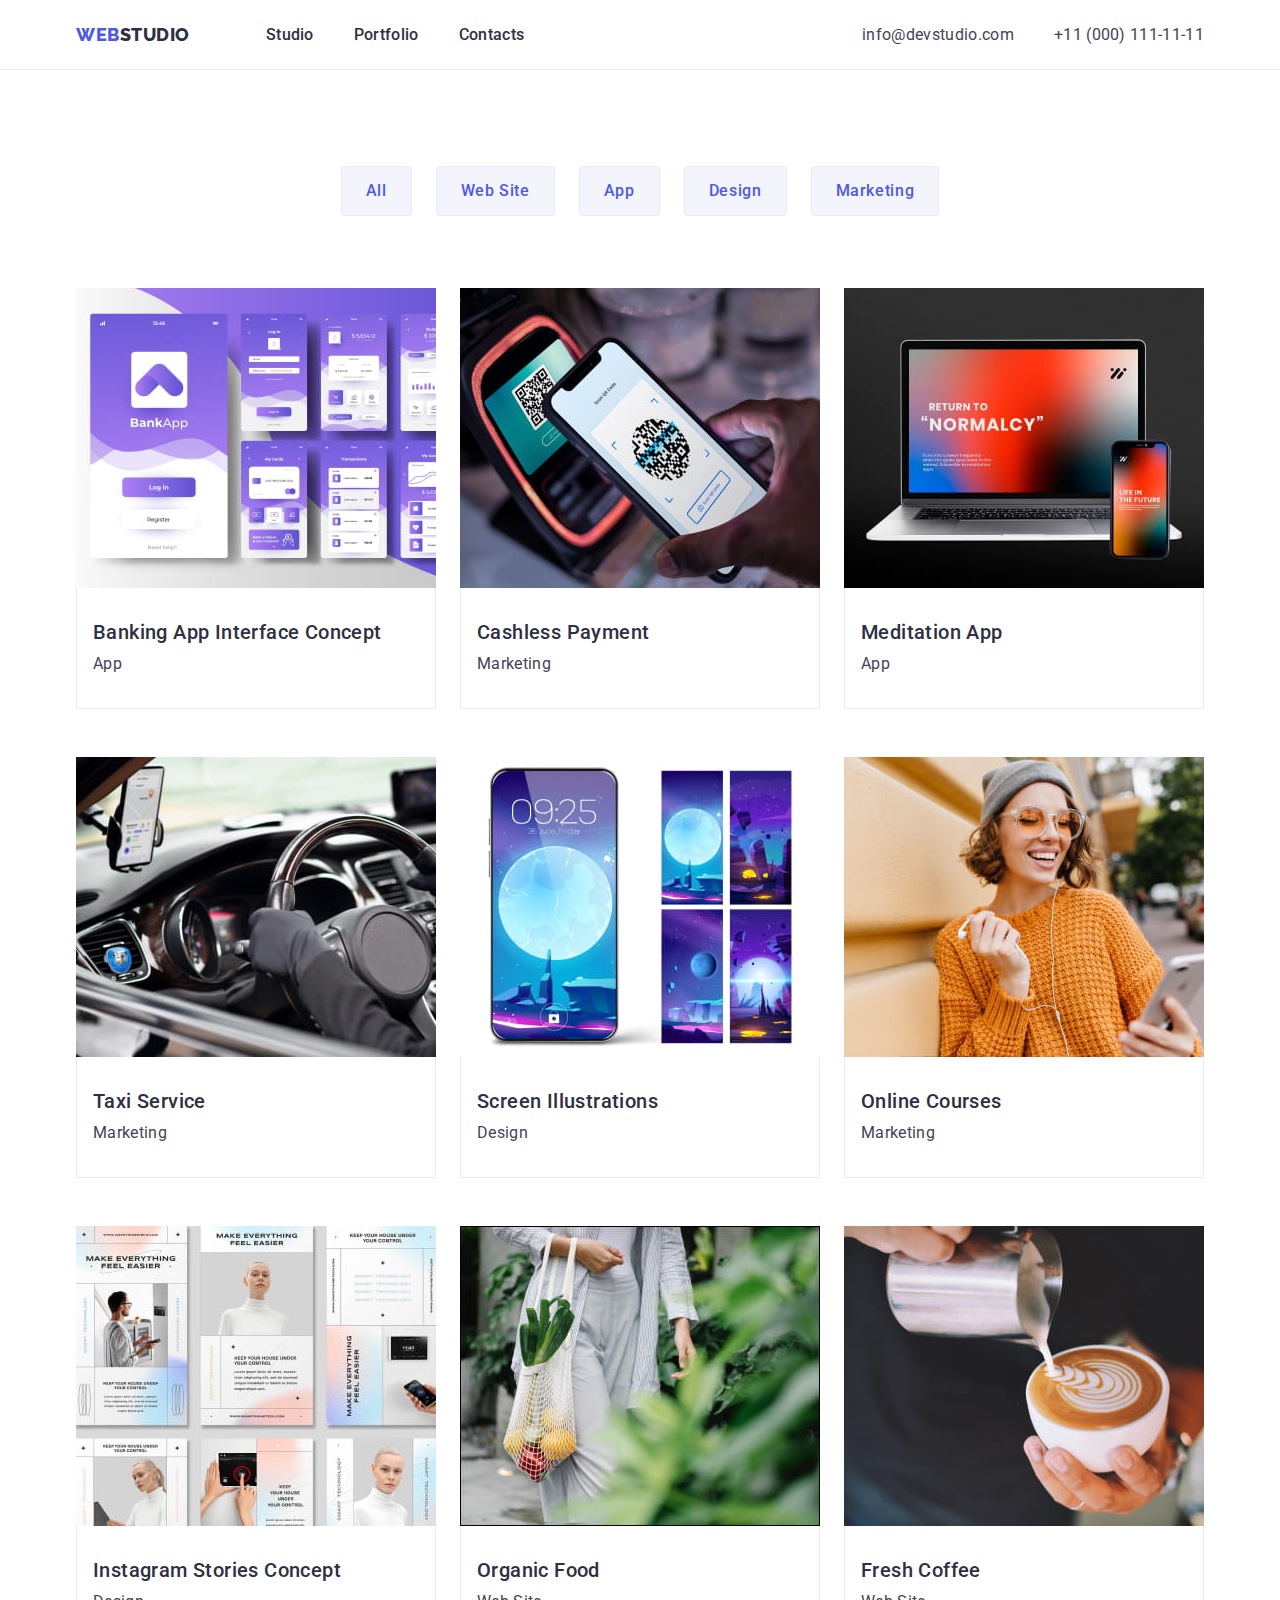
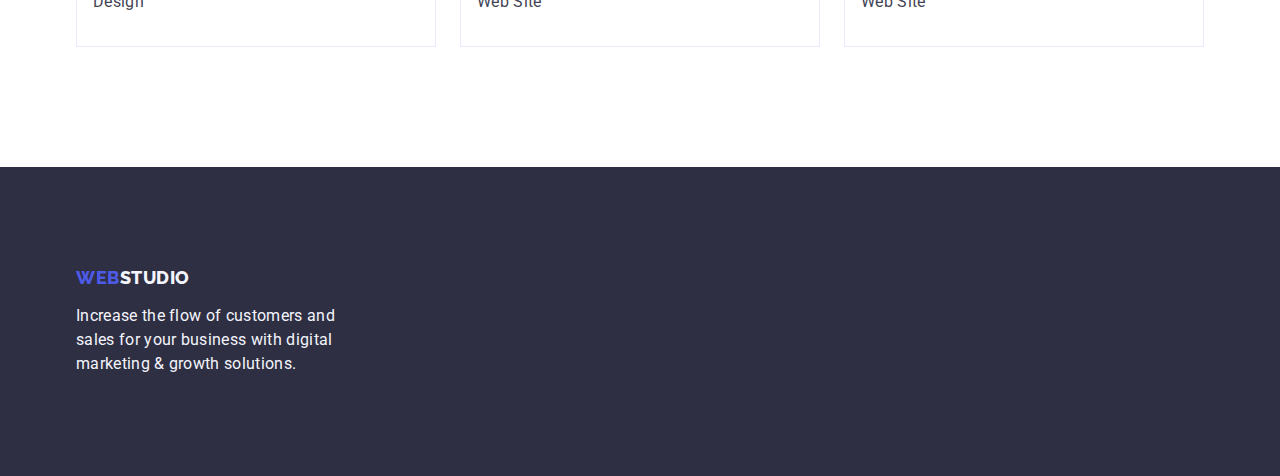
==== portfolio.html @ cb5197ba "hw4(1)" ====
<!DOCTYPE html>
<html lang="en">

<head>
    <meta charset="UTF-8">
    <meta http-equiv="X-UA-Compatible" content="IE=edge">
    <meta name="viewport" content="width=device-width, initial-scale=1.0">
    <meta name="description" content="Effective Solutions for Your Business">
    <title>Web Studio</title>
    <link rel="shortcut icon" href="./images/hw1/Logo.svg" type="image/svg">
    <!-- Fonts -->
    <link rel="preconnect" href="https://fonts.googleapis.com">
    <link rel="preconnect" href="https://fonts.gstatic.com" crossorigin>
    <link
        href="https://fonts.googleapis.com/css2?family=Montserrat:wght@400;700&family=Raleway:wght@800&family=Roboto:wght@400;500;700&display=swap"
        rel="stylesheet">
    <link rel="stylesheet" href="https://cdn.jsdelivr.net/npm/modern-normalize@2.0.0/modern-normalize.min.css">
    <!-- Custom styles -->
    <link rel="stylesheet" href="./css/styles.css">
</head>

<body>
    
    <!-- header content -->
    <div class="page-container">
        <header class="header">
            <div class="header-container container">
                <nav class="header-nav">
                    <a class="link-logo link" href="./index.html">Web<span class="accent-header">Studio</span></a>
                    <ul class="header-list list">
                        <li class="header-item">
                            <a class="header-link link" href="./index.html">Studio</a>
                        </li>
                        <li class="header-item">
                            <a class="header-link link" href="./portfolio.html">Portfolio</a>
                        </li>
                        <li class="header-item">
                            <a class="header-link link" href="">Contacts</a>
                        </li>
                    </ul>
                </nav>
                <address class="header-address">
                    <ul class="header-address-list list">
                        <li class="header-address-item">
                            <a class="header-address-link link" href="mailto:info@devstudio.com">info@devstudio.com</a>
                        </li>
                        <li class="header-address-item">
                            <a class="header-address-link link" href="tel:+110001111111">+11 (000) 111-11-11</a>
                        </li>
                    </ul>
                </address>
            </div>
        </header>



        <!-- main block -->
    <main class="main">
        

    <!-- button section -->
    
    <section class="section navigation">
        <div class="container">
            <h1 class="visually-hidden">Portfolio</h1>
                <ul class="navigation-list list">
            <li class="navigation-item">
                <button class="navigation-button" type="button">All</button>
            </li>
            <li class="navigation-item">
                <button class="navigation-button" type="button">Web Site</button>
            </li>
            <li class="navigation-item">
                <button class="navigation-button" type="button">App</button>
            </li>
            <li class="navigation-item">
                <button class="navigation-button" type="button">Design</button>
            </li>
            <li class="navigation-item">
                <button class="navigation-button" type="button">Marketing</button>
            </li>
                </ul>
                
        
    
    <!-- img section -->
    <ul class="img-list list">
        <li class="img-item">
            <a class="link" href="">
                <img class="img-navigation img" src="./images/hw2/img-1.jpg" alt="banking application" width="360" height="300" />
                <div class="img-text">
                <h2 class="img-title">Banking App Interface Concept</h2>
                <p class="img-description">App</p>
                </div>
            </a>
                
            
        </li>
        <li class="img-item">
            <a class="link" href="">
                <img class="img-navigation img" src="./images/hw2/img-2.jpg" alt="contactless payment by phone" width="360" height="300" />
                <div class="img-text">
                <h2 class="img-title">Cashless Payment</h2>
                <p class="img-description">Marketing</p>
                </div>
            </a>
            
        </li>
        <li class="img-item">
            <a class="link" href="">
                <img class="img-navigation img" src="./images/hw2/img-3.jpg" alt="photo of laptop and smartphone" width="360" height="300" />
                <div class="img-text">
                <h2 class="img-title">Meditation App</h2>
                <p class="img-description">App</p>
                </div>
            </a>
            
        </li>
        <li class="img-item">
            <a class="link" href="">
                <img class="img-navigation img" src="./images/hw2/img-4.jpg" alt="taxi driver in the car" width="360" height="300" />
                <div class="img-text">
                <h2 class="img-title">Taxi Service</h2>
                <p class="img-description">Marketing</p>
                </div>
            </a>
            
        </li>
        <li class="img-item">
            <a class="link" href="">
                <img class="img-navigation img" src="./images/hw2/img-5.jpg" alt="designed smartphone display" width="360" height="300" />
                <div class="img-text">
                <h2 class="img-title">Screen Illustrations</h2>
                <p class="img-description">Design</p>
                </div>
            </a>
            
        </li>
        <li class="img-item">
            <a class="link" href="">
                <img class="img-navigation img" src="./images/hw2/img-6.jpg" alt="the girl uses headphones" width="360" height="300" />
                <div class="img-text">
                <h2 class="img-title">Online Courses</h2>
                <p class="img-description">Marketing</p>
                </div>
            </a>
            
        </li>
        <li class="img-item">
            <a class="link" href="">
                <img class="img-navigation img" src="./images/hw2/img-7.jpg" alt="presentation" width="360" height="300" />
                <div class="img-text">
                <h2 class="img-title">Instagram Stories Concept</h2>
                <p class="img-description">Design</p>
                </div>
            </a>
            
        </li>
        <li class="img-item">
            <a class="link" href="">
                <img class="img-navigation img" src="./images/hw2/img-8.jpg" alt="a woman carries vegetables in a bag" width="360" height="300" />
                <div class="img-text">
                <h2 class="img-title">Organic Food</h2>
                <p class="img-description">Web Site</p>
                </div>
            </a>
            
        </li>
        <li class="img-item">
            <a class="link" href="">
                <img class="img-navigation img" src="./images/hw2/img-9.jpg" alt="barista pours milk into a cup of coffee" width="360" height="300" />
                <div class="img-text">
                <h2 class="img-title">Fresh Coffee</h2>
                <p class="img-description">Web Site</p>
                </div>
            </a>
            
        </li>
    </ul>
        </div>
        </section>
    </main>



    
    
    <!-- footer content -->
    <footer class="footer">
        <div class="container">
            <a class="footer-link link" href="./index.html">Web<span class="accent">Studio</span></a>
            <p class="footer-description">Increase the flow of customers and sales for your business with digital marketing
                & growth solutions.</p>
        </div>
    </footer>
    </div>
</body>
---- css/styles.css ----
:root {
   --main-dark-cl: #2E2F42;
   --main-text-cl: #434455;
   --main-white-cl: #FFFFFF;
   --main-brand-cl: #4D5AE5;
   --main-interaction-cl: #404BBF;
   --main-light-cl: #F4F4FD;
   --main-cornflower: #E7E9FC
}





/**
  |============================
  | Common styles
  |============================
*/




body {
    font-family: "Roboto", sans-serif;
    color: var(--main-text-cl);
    background-color: var(--main-white-cl);
}


/* Reset */
h1,h2,h3,h4,h5,h6,p {
    margin: 0;
}
ul,
ol {
    list-style: none;
    margin: 0;
    padding: 0;
}


.accent {
    color: #f4f4fd;
}

.accent-header {
    color: #2e2f42;
}


/* Base styles */
.section {

}

.container {
    max-width: 1158px;
    margin: 0 auto;
    padding: 0 15px;
}

.page-container {
    min-height: 100vh;
    display: flex;
    flex-direction: column;
}




/**
  |============================
  | header styles
  |============================
*/

.header {
    
    border-bottom: 1px solid var(--cornflower, #E7E9FC);
}

.header-container {
    display: flex;
    align-items: center;
    justify-content: space-between;
}


.header-nav {
    display: flex;
    align-items: center;
}

.link {
text-decoration: none;
}


.link-logo {
    font-family: 'Raleway', sans-serif;
    font-weight: 800;
    font-size: 18px;
    line-height: 1.17;
    letter-spacing: 0.03em;
    text-transform: uppercase;
    color: var(--main-brand-cl);
    margin-right: 76px;
    padding: 24px 0;
    
}


.list {
list-style: none;
}


.header-list {
    list-style-type: none;
    display: flex;
    align-items: center;
    gap: 40px;
}

.header-item {
    
}


.link {
text-decoration: none;
}


.header-link {
    font-weight: 500;
    font-size: 16px;
    line-height: 1.5;
    letter-spacing: 0.02em;
    color: var(--main-dark-cl);
    padding: 24px 0;
}

.header-link:hover,
.header-link:focus {
    color: var(--main-interaction-cl);
}

.header-address {
    font-style: normal;
    
}

.header-address-list {
    list-style-type: none;
    display: flex;
    align-items: center;
    gap: 40px;
}

.header-address-item {}

.header-address-link {
    font-weight: 400;
    font-size: 16px;
    line-height: 1.5;
    letter-spacing: 0.02em;
    text-decoration: none;
    color: var(--main-text-cl);
}

.header-address-link:hover,
.header-address-link:focus {
    color: var(--main-interaction-cl);
}





/**
  |============================
  | main styles
  |============================
*/

.main {
    flex-grow: 1;
}





/**
  |============================
  | hero styles
  |============================
*/

.hero {
    background: var(--main-dark-cl);
    padding-top: 188px;
    padding-bottom: 188px;
}

.hero-title {
    font-weight: 700;
    font-size: 56px;
    line-height: 1.07;
    text-align: center;
    letter-spacing: 0.02em;
    color: var(--main-white-cl);
    max-width: 496px;
    height: 120px;
    margin: 0 auto;
    margin-bottom: 48px;
    }

.herro-button {
    background-color: var(--main-brand-cl); 
    color: var(--main-white-cl);
    font-family: "Roboto", sans-serif;
    font-weight: 500;
    line-height: 1.5;
    letter-spacing: 0.04em;
    cursor: pointer;
    display: block;
    margin: 0 auto;
    padding: 16px 32px;
    border: none;
    border-radius: 4px;
    min-width: 169px;
}

.herro-button:hover,
.herro-button:focus {
    background: var(--main-interaction-cl);
}






/**
  |============================
  | benefits styles
  |============================
*/

.benefits {
    padding: 120px 0;

}

.benefits-title {
    
}

.visually-hidden {
    position: absolute;
    width: 1px;
    height: 1px;        
    margin: -1px;
    border: 0;
    padding: 0;
    white-space: nowrap;
    clip-path: inset(100%);
    clip: rect(0 0 0 0);
    overflow: hidden;
}

.benefits-list {
list-style-type: none;
display: flex;
justify-content: space-between;
margin: 0 auto;
gap: 24px;
}

.benefits-item {
    width: 264px;
}


.benefits-subtitle {
    font-weight: 500;
    font-size: 20px;
    line-height: 1.2;
    letter-spacing: 0.02em;
    color: var(--main-dark-cl);
    margin-bottom: 8px;
}

.benefits-description {
    font-size: 16px;
    line-height: 1.5;
    letter-spacing: 0.02em;
    color: var(--main-text-cl);
    padding-top: 8px;
}






/**
  |============================
  | work styles
  |============================
*/

.work {
    padding-bottom: 120px;
}

.work-title {
    font-weight: 700;
    font-size: 36px;
    line-height: 1.11;
    text-align: center;
    letter-spacing: 0.02em;
    text-transform: capitalize;
    color: var(--main-dark-cl);
    margin-bottom: 72px;
}

.work-list {
    list-style-type: none;
    display: flex;
    gap: 24px;
    
}

.work-item {}

.work-img {}







/**
  |============================
  | team styles
  |============================
*/

.team {
    background: var(--main-light-cl);
    padding-top: 120px;
    padding-bottom: 120px;
}

.team-title {
    font-weight: 700;
    font-size: 36px;
    line-height: 1.11;
    text-align: center;
    letter-spacing: 0.02em;
    text-transform: capitalize;
    color: var(--main-dark-cl);
    margin-bottom: 72px;
}

.list {
    list-style-type: none;
}
.team-list {
    list-style-type: none; 
    display: flex;
    gap: 24px;
    
}

.team-item {
    background-color: #FFFFFF;
    border-radius: 0px 0px 4px 4px;
}

.team-img {}

.team-text {
    padding: 32px 16px;
    text-align: center;
}


.team-subtitle {
    font-weight: 500;
    font-size: 20px;
    line-height: 1.2;
    letter-spacing: 0.02em;
    color: var(--main-dark-cl);
    text-align: center;
    margin-bottom: 8px;
}

.team-description {
    font-weight: 400;
    font-size: 16px;
    line-height: 1.5;
    letter-spacing: 0.02em;
    color: var(--main-text-cl);
}






/**
  |============================
  | footer styles
  |============================
*/

.footer {
    background: var(--main-dark-cl);
    padding: 100px 0;
}

.footer-link {
    font-family: "Raleway", sans-serif;
    font-weight: 800;
    font-size: 18px;
    line-height: 1.17;
    letter-spacing: 0.03em;
    text-transform: uppercase;
    text-decoration: none;
    color: var(--main-brand-cl);
    display: inline-block;
    margin-bottom: 16px;
}



.footer-description {
    font-weight: 400;
    font-size: 16px;
    line-height: 1.5;
    letter-spacing: 0.02em;
    color: var(--main-light-cl);
    width: 264px;
    height: 72px;
    
}




/**
  |============================
  | Portfolio page
  |============================
*/


.navigation {
    padding-top: 96px;
    padding-bottom: 120px;
}




/**
  |============================
  | block of buttons
  |============================
*/



.navigation-list {
    display: flex;
    gap: 24px;
    align-items: flex-start;
    margin-bottom: 72px;
    justify-content: center;
    
    
}

.navigation-button:hover,
.navigation-button:focus {
    background-color: var(--main-interaction-cl);
    color: var(--main-white-cl);
    cursor: pointer;
    border: 1px solid transparent
}


.navigation-item {

}



.navigation-button {
    font-family: "Roboto", sans-serif;
    background-color: var(--main-light-cl);
    font-weight: 500;
    font-size: 16px;
    line-height: 1.5;
    text-align: center;
    letter-spacing: 0.04em;
    color: var(--main-brand-cl);
    border-radius: 4px;
    border: none;
    padding: 12px 24px;
    border: 1px solid var(--main-cornflower)

}




/**
  |============================
  | block of pictures
  |============================
*/
.img-list {
    list-style-type: none;
    cursor: pointer;
    display: flex;
    gap: 24px;
    align-items: flex-start;
    flex-wrap: wrap;
    row-gap: 48px;
}

.img-item {   
   
}

.img-text {
    padding: 32px 16px;
    border: 1px solid var(--main-cornflower);
    border-top: none;
}


.img {
    display: block;
}


.img-navigation {
    
}

.img-title {
    font-weight: 500;
    font-size: 20px;
    line-height: 1.2;
    letter-spacing: 0.02em;
    color: var(--main-dark-cl);
    margin-bottom: 8px;
}

.img-description {
    font-size: 16px;
    line-height: 1.5;
    letter-spacing: 0.02em;
    color: var(--main-text-cl);
}
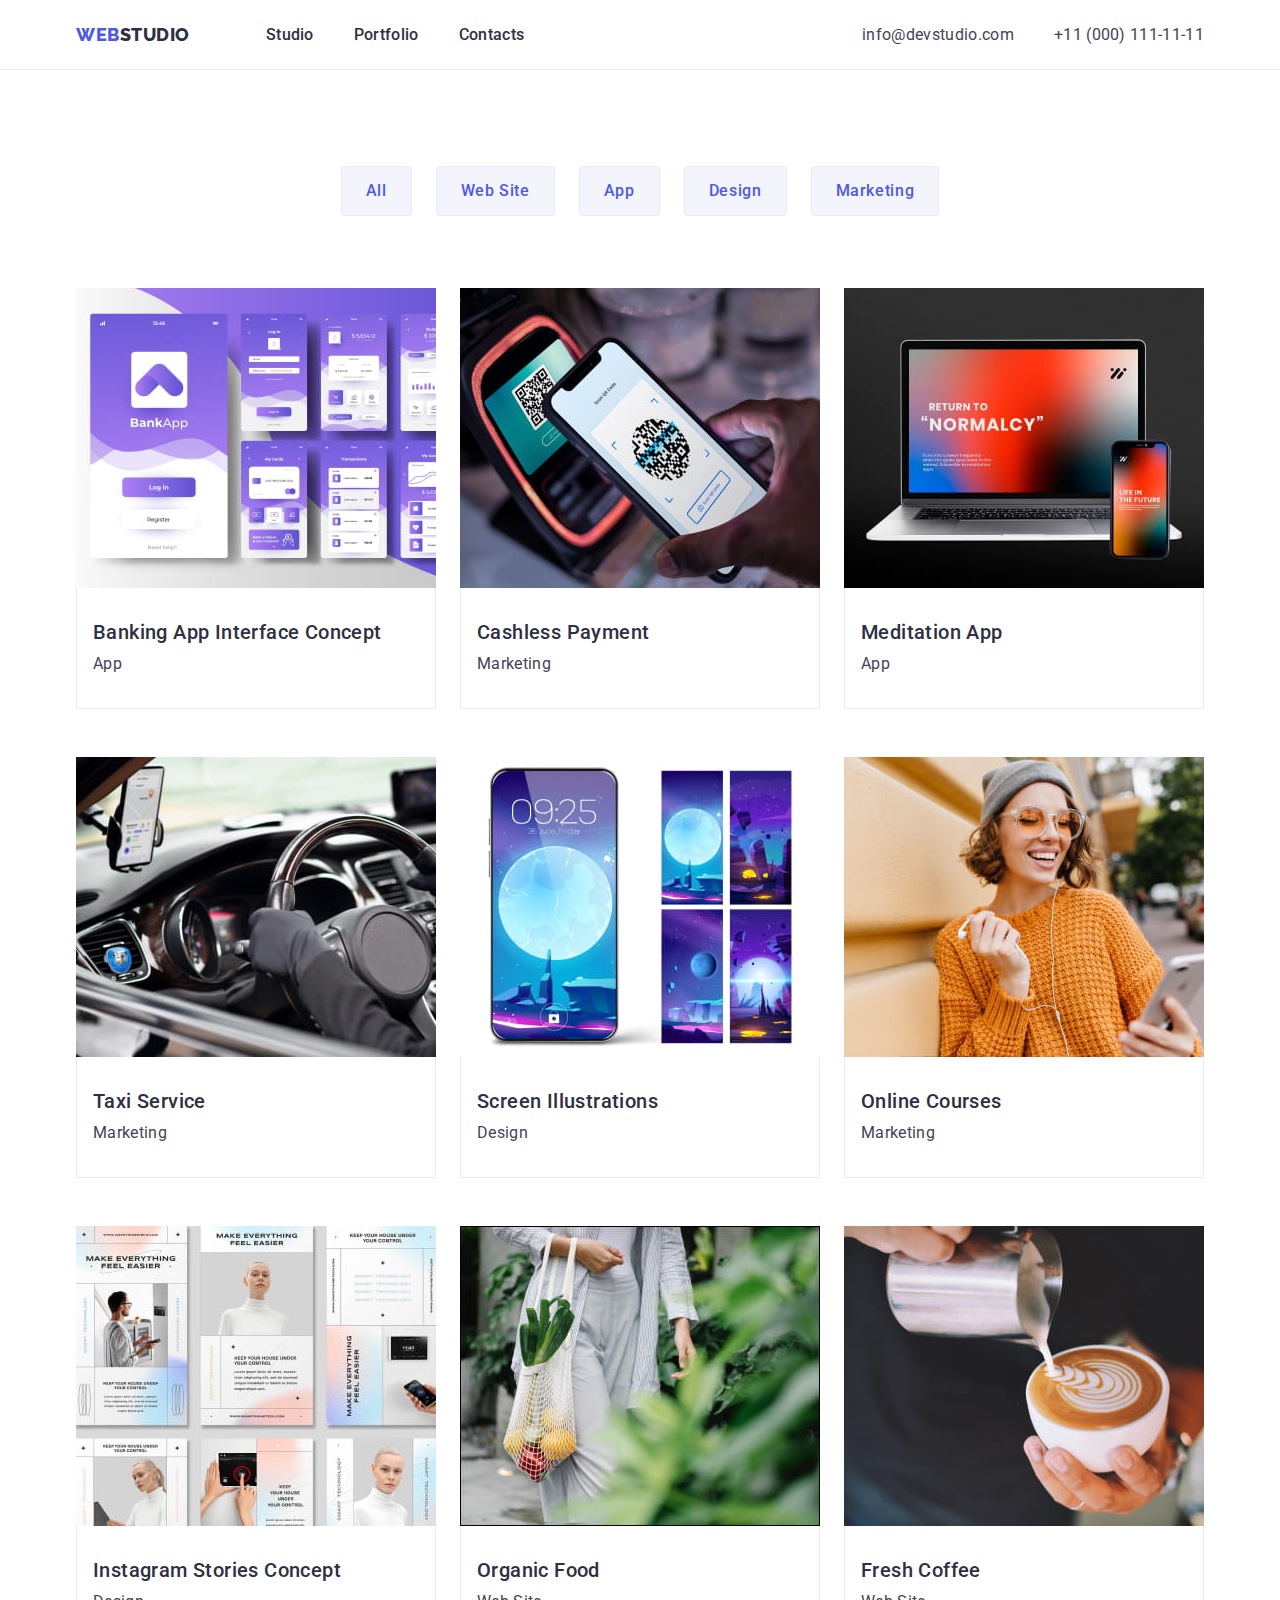
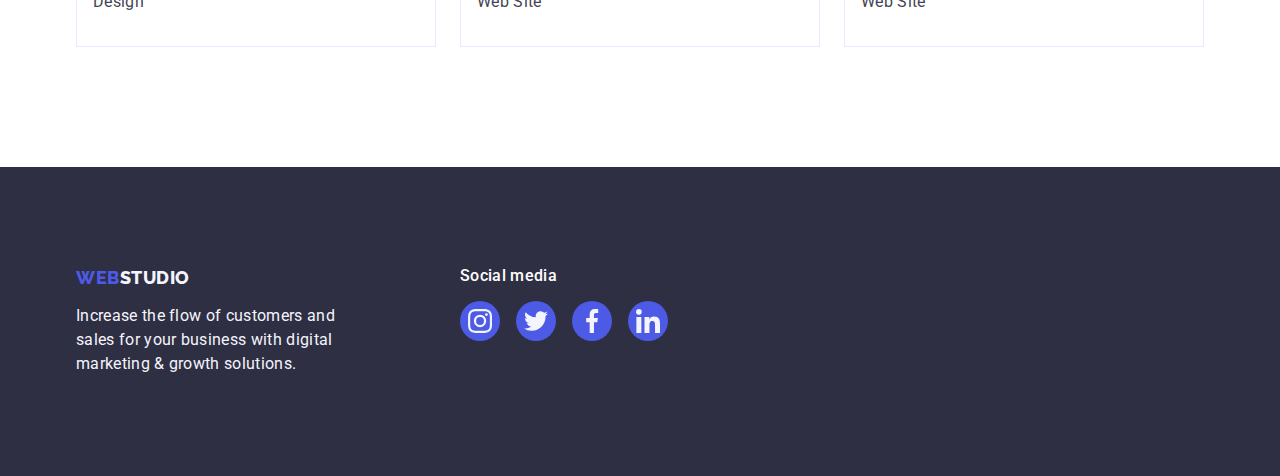
==== commit a9bdb286: "hw4(9)" ====
--- a/portfolio.html
+++ b/portfolio.html
@@ -86,7 +86,7 @@
     <!-- img section -->
     <ul class="img-list list">
         <li class="img-item">
-            <a class="link" href="">
+            <a class="img-link link" href="">
                 <img class="img-navigation img" src="./images/hw2/img-1.jpg" alt="banking application" width="360" height="300" />
                 <div class="img-text">
                 <h2 class="img-title">Banking App Interface Concept</h2>
@@ -97,7 +97,7 @@
             
         </li>
         <li class="img-item">
-            <a class="link" href="">
+            <a class="img-link link" href="">
                 <img class="img-navigation img" src="./images/hw2/img-2.jpg" alt="contactless payment by phone" width="360" height="300" />
                 <div class="img-text">
                 <h2 class="img-title">Cashless Payment</h2>
@@ -107,7 +107,7 @@
             
         </li>
         <li class="img-item">
-            <a class="link" href="">
+            <a class="img-link link" href="">
                 <img class="img-navigation img" src="./images/hw2/img-3.jpg" alt="photo of laptop and smartphone" width="360" height="300" />
                 <div class="img-text">
                 <h2 class="img-title">Meditation App</h2>
@@ -117,7 +117,7 @@
             
         </li>
         <li class="img-item">
-            <a class="link" href="">
+            <a class="img-link link" href="">
                 <img class="img-navigation img" src="./images/hw2/img-4.jpg" alt="taxi driver in the car" width="360" height="300" />
                 <div class="img-text">
                 <h2 class="img-title">Taxi Service</h2>
@@ -127,7 +127,7 @@
             
         </li>
         <li class="img-item">
-            <a class="link" href="">
+            <a class="img-link link" href="">
                 <img class="img-navigation img" src="./images/hw2/img-5.jpg" alt="designed smartphone display" width="360" height="300" />
                 <div class="img-text">
                 <h2 class="img-title">Screen Illustrations</h2>
@@ -137,7 +137,7 @@
             
         </li>
         <li class="img-item">
-            <a class="link" href="">
+            <a class="img-link link" href="">
                 <img class="img-navigation img" src="./images/hw2/img-6.jpg" alt="the girl uses headphones" width="360" height="300" />
                 <div class="img-text">
                 <h2 class="img-title">Online Courses</h2>
@@ -147,7 +147,7 @@
             
         </li>
         <li class="img-item">
-            <a class="link" href="">
+            <a class="img-link link" href="">
                 <img class="img-navigation img" src="./images/hw2/img-7.jpg" alt="presentation" width="360" height="300" />
                 <div class="img-text">
                 <h2 class="img-title">Instagram Stories Concept</h2>
@@ -157,7 +157,7 @@
             
         </li>
         <li class="img-item">
-            <a class="link" href="">
+            <a class="img-link link" href="">
                 <img class="img-navigation img" src="./images/hw2/img-8.jpg" alt="a woman carries vegetables in a bag" width="360" height="300" />
                 <div class="img-text">
                 <h2 class="img-title">Organic Food</h2>
@@ -167,7 +167,7 @@
             
         </li>
         <li class="img-item">
-            <a class="link" href="">
+            <a class="img-link link" href="">
                 <img class="img-navigation img" src="./images/hw2/img-9.jpg" alt="barista pours milk into a cup of coffee" width="360" height="300" />
                 <div class="img-text">
                 <h2 class="img-title">Fresh Coffee</h2>
@@ -187,11 +187,51 @@
     
     <!-- footer content -->
     <footer class="footer">
-        <div class="container">
-            <a class="footer-link link" href="./index.html">Web<span class="accent">Studio</span></a>
-            <p class="footer-description">Increase the flow of customers and sales for your business with digital marketing
-                & growth solutions.</p>
+        <div class="container footer-flex">
+    
+            <div class="footer-first-section">
+                <a class="footer-link link" href="./index.html">Web<span class="accent">Studio</span></a>
+                <p class="footer-description">Increase the flow of customers and sales for your business with digital
+                    marketing & growth solutions.</p>
+            </div>
+    
+            <div class="footer-second-section">
+                <p class="footer-text-link">Social media</p>
+                <ul class="footer-list list">
+                    <li class="footer-item">
+                        <a class="footer-link-svg" href="" rell="noopener noreferrer" target="_blank"
+                            aria-label="logo-instagram">
+                            <svg class="footer-icon" width="24" height="24">
+                                <use href="./images/icons.svg#icon-instagram"></use>
+                            </svg>
+                        </a>
+                    </li>
+                    <li class="footer-item">
+                        <a class="footer-link-svg" href="" rell="noopener noreferrer" target="_blank"
+                            aria-label="logo-twitter">
+                            <svg class="footer-icon" width="24" height="24">
+                                <use href="./images/icons.svg#icon-twitter"></use>
+                            </svg>
+                        </a>
+                    </li>
+                    <li class="footer-item">
+                        <a class="footer-link-svg" href="" rell="noopener noreferrer" target="_blank"
+                            aria-label="logo-facebook">
+                            <svg class="footer-icon" width="24" height="24">
+                                <use href="./images/icons.svg#icon-facebook"></use>
+                            </svg>
+                        </a>
+                    </li>
+                    <li class="footer-item">
+                        <a class="footer-link-svg" href="" rell="noopener noreferrer" target="_blank"
+                            aria-label="logo-linkedin">
+                            <svg class="footer-icon" width="24" height="24">
+                                <use href="./images/icons.svg#icon-linkedin"></use>
+                            </svg>
+                        </a>
+                    </li>
+                </ul>
+            </div>
         </div>
     </footer>
-    </div>
 </body>--- a/css/styles.css
+++ b/css/styles.css
@@ -5,7 +5,10 @@
    --main-brand-cl: #4D5AE5;
    --main-interaction-cl: #404BBF;
    --main-light-cl: #F4F4FD;
-   --main-cornflower: #E7E9FC
+   --main-cornflower: #E7E9FC;
+   --main-background-img: rgba(46, 47, 66, 0.70);
+   --main-border-customs: #8E8F99;
+   --main-green: #31D0AA;
 }
 
 
@@ -17,8 +20,6 @@
   | Common styles
   |============================
 */
-
-
 
 
 body {
@@ -50,9 +51,8 @@
 
 
 /* Base styles */
-.section {
-
-}
+
+.section {}
 
 .container {
     max-width: 1158px;
@@ -76,7 +76,6 @@
 */
 
 .header {
-    
     border-bottom: 1px solid var(--cornflower, #E7E9FC);
 }
 
@@ -86,7 +85,6 @@
     justify-content: space-between;
 }
 
-
 .header-nav {
     display: flex;
     align-items: center;
@@ -95,7 +93,6 @@
 .link {
 text-decoration: none;
 }
-
 
 .link-logo {
     font-family: 'Raleway', sans-serif;
@@ -107,15 +104,12 @@
     color: var(--main-brand-cl);
     margin-right: 76px;
     padding: 24px 0;
-    
-}
-
+}
 
 .list {
 list-style: none;
 }
 
-
 .header-list {
     list-style-type: none;
     display: flex;
@@ -123,15 +117,11 @@
     gap: 40px;
 }
 
-.header-item {
-    
-}
-
+.header-item {}
 
 .link {
 text-decoration: none;
 }
-
 
 .header-link {
     font-weight: 500;
@@ -142,14 +132,17 @@
     padding: 24px 0;
 }
 
-.header-link:hover,
-.header-link:focus {
+.header-link:hover {
     color: var(--main-interaction-cl);
-}
+    transition-duration: 250ms;
+    transition-timing-function: cubic-bezier(0.4, 0, 0.2, 1);
+}
+
+
+
 
 .header-address {
     font-style: normal;
-    
 }
 
 .header-address-list {
@@ -170,10 +163,12 @@
     color: var(--main-text-cl);
 }
 
-.header-address-link:hover,
-.header-address-link:focus {
+.header-address-link:hover {
     color: var(--main-interaction-cl);
-}
+    transition-duration: 250ms;
+    transition-timing-function: cubic-bezier(0.4, 0, 0.2, 1);
+}
+
 
 
 
@@ -191,8 +186,6 @@
 
 
 
-
-
 /**
   |============================
   | hero styles
@@ -200,10 +193,18 @@
 */
 
 .hero {
-    background: var(--main-dark-cl);
+    background-color: var(--main-dark-cl);
     padding-top: 188px;
     padding-bottom: 188px;
-}
+    background-image: linear-gradient(rgba(46, 47, 66, 0.70), rgba(46, 47, 66, 0.70)),
+     url(../images/hw4/people-office\ 1.jpg);
+    background-repeat: no-repeat;
+    background-position: center;
+    background-size: cover;
+    max-width: 1440px; 
+    margin: 0 auto;
+}
+
 
 .hero-title {
     font-weight: 700;
@@ -216,7 +217,7 @@
     height: 120px;
     margin: 0 auto;
     margin-bottom: 48px;
-    }
+}
 
 .herro-button {
     background-color: var(--main-brand-cl); 
@@ -234,10 +235,12 @@
     min-width: 169px;
 }
 
-.herro-button:hover,
-.herro-button:focus {
+.herro-button:hover {
     background: var(--main-interaction-cl);
-}
+    transition-duration: 250ms;
+    transition-timing-function: cubic-bezier(0.4, 0, 0.2, 1);
+}
+
 
 
 
@@ -252,12 +255,35 @@
 
 .benefits {
     padding: 120px 0;
-
-}
-
-.benefits-title {
-    
-}
+}
+
+/* benefits icon */
+.benefits-list-svg {
+    display: flex;
+    justify-content: space-between;
+    gap: 24px;
+    list-style-type: none;
+    margin: 0 auto;
+}
+
+.benefits-item-svg {}
+
+.benefits-div {
+    display: flex;
+    width: 264px;
+    height: 112px;
+    justify-content: center;
+    align-items: center;
+    background-color: var(--main-light-cl);
+    border-radius: 4px;
+    margin-bottom: 8px;
+}
+
+.benefits-icon {}
+
+
+.benefits-title {}
+
 
 .visually-hidden {
     position: absolute;
@@ -299,8 +325,8 @@
     line-height: 1.5;
     letter-spacing: 0.02em;
     color: var(--main-text-cl);
-    padding-top: 8px;
-}
+}
+
 
 
 
@@ -331,13 +357,13 @@
 .work-list {
     list-style-type: none;
     display: flex;
-    gap: 24px;
-    
+    gap: 24px;  
 }
 
 .work-item {}
 
 .work-img {}
+
 
 
 
@@ -371,25 +397,28 @@
 .list {
     list-style-type: none;
 }
+
 .team-list {
     list-style-type: none; 
     display: flex;
     gap: 24px;
-    
 }
 
 .team-item {
     background-color: #FFFFFF;
     border-radius: 0px 0px 4px 4px;
+    box-shadow:
+        0px 2px 1px 0px rgba(46, 47, 66, 0.08),
+        0px 1px 1px 0px rgba(46, 47, 66, 0.16),
+        0px 1px 6px 0px rgba(46, 47, 66, 0.08);
 }
 
 .team-img {}
 
 .team-text {
-    padding: 32px 16px;
+    padding: 32px 16px 0 16px;
     text-align: center;
 }
-
 
 .team-subtitle {
     font-weight: 500;
@@ -407,7 +436,99 @@
     line-height: 1.5;
     letter-spacing: 0.02em;
     color: var(--main-text-cl);
-}
+    margin-bottom: 8px;
+}
+
+.team-svg-list {
+    display: flex;
+    justify-content: center;
+    gap: 24px;
+}
+
+.team-svg-item {}
+
+
+.team-link {
+    display: flex;
+    width: 40px;
+    height: 40px;
+    justify-content: center;
+    align-items: center;
+    background-color: var(--main-brand-cl);
+    border-radius: 50%;
+    margin-bottom: 32px;
+}
+
+.team-link:hover {
+    background-color: var(--main-interaction-cl);
+    transition-duration: 250ms;
+    transition-timing-function: cubic-bezier(0.4, 0, 0.2, 1);
+}
+
+.team-svg {}
+
+
+
+
+
+
+
+/**
+  |============================
+  | Customers styles
+  |============================
+*/
+
+.customers {
+    padding-bottom: 120px;
+    padding-top: 120px;
+}
+
+.customers-title {
+    font-size: 36px;
+    font-weight: 700;
+    line-height: 1.11;
+    letter-spacing: 0.72px;
+    text-transform: capitalize;
+    text-align: center;
+    margin-bottom: 72px;
+}
+
+.customers-list {
+    display: flex;
+    justify-content: center;
+    gap: 24px;
+}
+
+.customer-item {}  
+
+
+.customers-link {
+    display: flex;
+    width: 168px;
+    height: 88px;
+    justify-content: center;
+    align-items: center;
+    border: 1px solid var(--main-border-customs);
+    border-radius: 4px;
+}
+
+.customer-icon {
+    fill: var(--main-border-customs);
+}
+
+.customers-link:hover {
+    border-color: var(--main-interaction-cl);
+    transition-duration: 250ms;
+    transition-timing-function: cubic-bezier(0.4, 0, 0.2, 1);
+}
+.customers-link:hover .customer-icon {
+    fill:var(--main-interaction-cl);
+    transition-duration: 250ms;
+    transition-timing-function: cubic-bezier(0.4, 0, 0.2, 1);
+}
+
+
 
 
 
@@ -423,6 +544,17 @@
 .footer {
     background: var(--main-dark-cl);
     padding: 100px 0;
+}
+
+.footer-flex {
+    display: flex;
+}
+
+
+/* First section */
+
+.footer-first-section{
+    margin-right: 120px;
 }
 
 .footer-link {
@@ -438,8 +570,6 @@
     margin-bottom: 16px;
 }
 
-
-
 .footer-description {
     font-weight: 400;
     font-size: 16px;
@@ -448,8 +578,51 @@
     color: var(--main-light-cl);
     width: 264px;
     height: 72px;
+}
+
+
+
+
+/* Second section */
+
+.footer-second-section {} 
+
+.footer-text-link {
+    font-size: 16px;
+    font-weight: 500;
+    line-height: 1,5;
+    letter-spacing: 0.32px;
+    color: var(--main-white-cl); 
+    margin-bottom: 16px;
+}
+
+.footer-list {  
+    display: flex;
+    gap: 16px; 
     
 }
+
+.footer-item {}
+
+.footer-link-svg {
+    display: flex;
+    justify-content: center;
+    align-items: center;
+    width: 40px;
+    height: 40px;
+    background-color: var(--main-brand-cl);
+    border-radius: 50%;
+}
+
+.footer-link-svg:hover {
+    background-color: var(--main-green);
+    transition-duration: 250ms;
+    transition-timing-function: cubic-bezier(0.4, 0, 0.2, 1);
+}
+
+.footer-icon {}
+
+
 
 
 
@@ -465,6 +638,8 @@
     padding-top: 96px;
     padding-bottom: 120px;
 }
+
+
 
 
 
@@ -483,24 +658,29 @@
     align-items: flex-start;
     margin-bottom: 72px;
     justify-content: center;
-    
-    
-}
-
-.navigation-button:hover,
-.navigation-button:focus {
+}
+
+.navigation-button:hover{
     background-color: var(--main-interaction-cl);
     color: var(--main-white-cl);
     cursor: pointer;
-    border: 1px solid transparent
-}
-
-
-.navigation-item {
-
-}
-
-
+    border: 1px solid transparent;
+    transition-duration: 250ms;
+    transition-timing-function: cubic-bezier(0.4, 0, 0.2, 1);
+}
+
+.navigation-item {}
+
+.navigation-item:hover,
+.navigation-item:focus {
+    box-shadow: 
+    0px 2px 2px 0px rgba(0, 0, 0, 0.12), 
+    0px 2px 1px 0px rgba(0, 0, 0, 0.08), 
+    0px 3px 1px 0px rgba(0, 0, 0, 0.10);
+    transition-duration: 250ms;
+    transition-timing-function: cubic-bezier(0.4, 0, 0.2, 1);
+
+}
 
 .navigation-button {
     font-family: "Roboto", sans-serif;
@@ -514,9 +694,10 @@
     border-radius: 4px;
     border: none;
     padding: 12px 24px;
-    border: 1px solid var(--main-cornflower)
-
-}
+    border: 1px solid var(--main-cornflower);
+}
+
+
 
 
 
@@ -536,8 +717,15 @@
     row-gap: 48px;
 }
 
-.img-item {   
-   
+.img-item {}
+
+.img-item:hover {
+    box-shadow: 
+    0px 2px 1px 0px rgba(46, 47, 66, 0.08), 
+    0px 1px 1px 0px rgba(46, 47, 66, 0.16), 
+    0px 1px 6px 0px rgba(46, 47, 66, 0.08);
+    transition-duration: 250ms;
+    transition-timing-function: cubic-bezier(0.4, 0, 0.2, 1);
 }
 
 .img-text {
@@ -546,15 +734,13 @@
     border-top: none;
 }
 
-
 .img {
     display: block;
 }
 
-
-.img-navigation {
-    
-}
+.img-link {}
+
+.img-navigation {}
 
 .img-title {
     font-weight: 500;
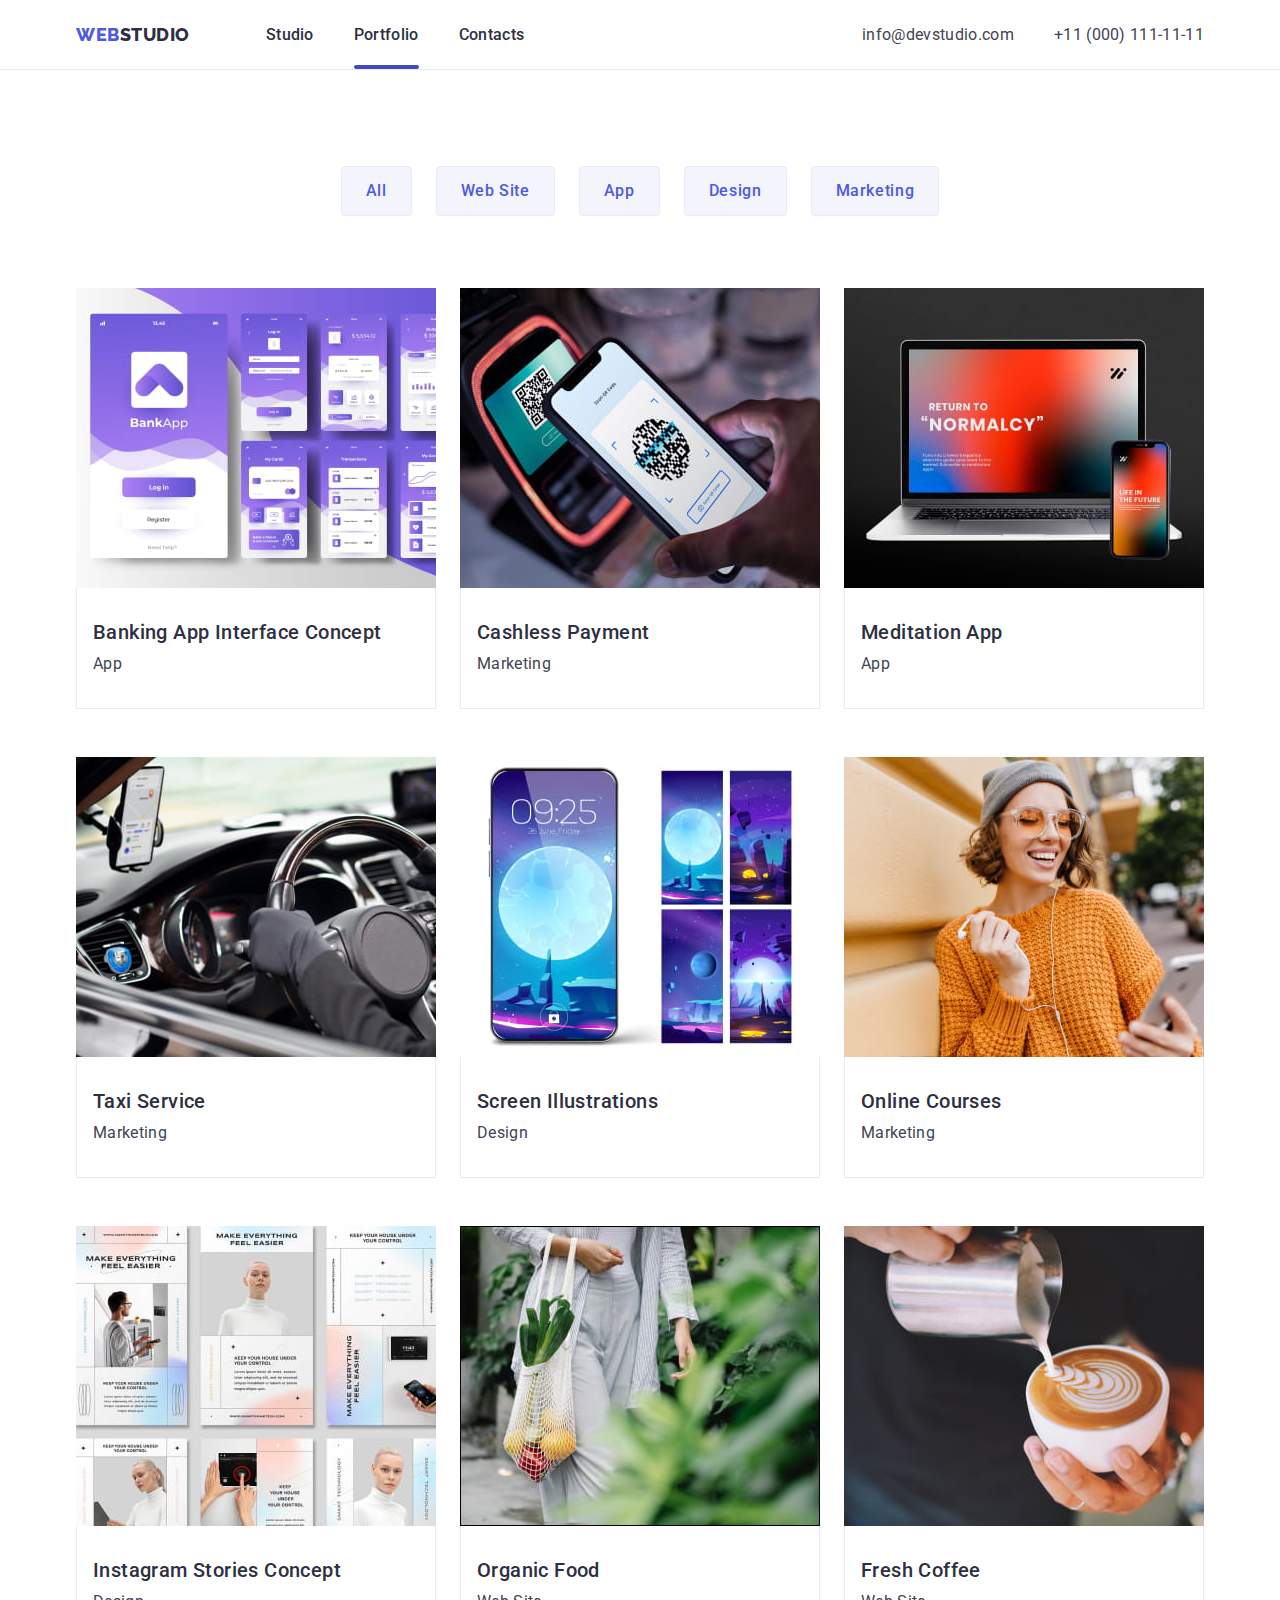
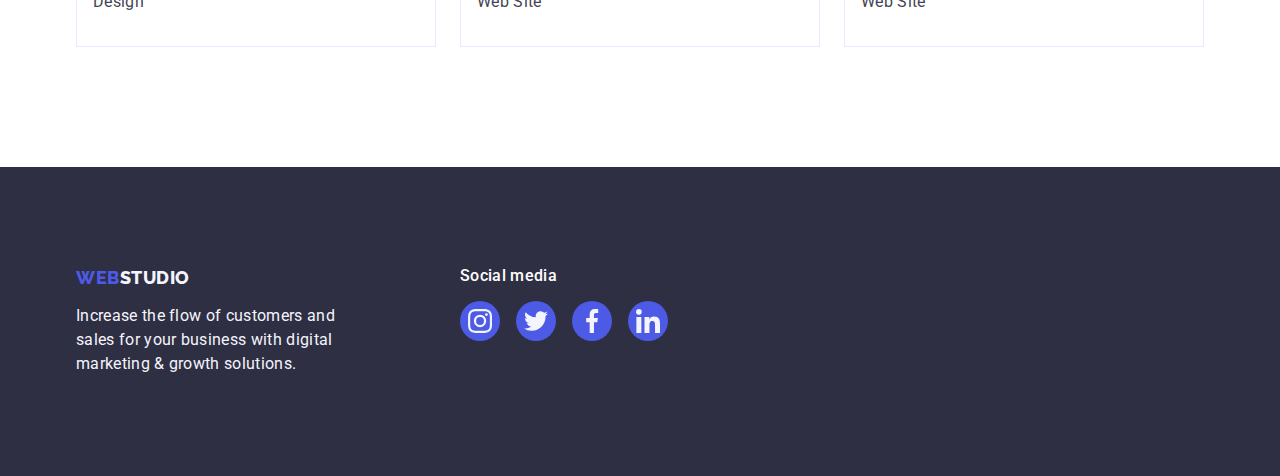
==== commit 51b2c8ac: "hw4(11)" ====
--- a/portfolio.html
+++ b/portfolio.html
@@ -22,7 +22,7 @@
 <body>
     
     <!-- header content -->
-    <div class="page-container">
+    
         <header class="header">
             <div class="header-container container">
                 <nav class="header-nav">
@@ -32,7 +32,7 @@
                             <a class="header-link link" href="./index.html">Studio</a>
                         </li>
                         <li class="header-item">
-                            <a class="header-link link" href="./portfolio.html">Portfolio</a>
+                            <a class="header-link active link" href="./portfolio.html">Portfolio</a>
                         </li>
                         <li class="header-item">
                             <a class="header-link link" href="">Contacts</a>
@@ -87,7 +87,10 @@
     <ul class="img-list list">
         <li class="img-item">
             <a class="img-link link" href="">
+                <div class="img-overlay">14 Stylish and User-Friendly App Design Concepts · Task Manager App · Calorie Tracker App · Exotic Fruit Ecommerce App ·
+                Cloud Storage App</div>
                 <img class="img-navigation img" src="./images/hw2/img-1.jpg" alt="banking application" width="360" height="300" />
+                
                 <div class="img-text">
                 <h2 class="img-title">Banking App Interface Concept</h2>
                 <p class="img-description">App</p>
@@ -99,6 +102,7 @@
         <li class="img-item">
             <a class="img-link link" href="">
                 <img class="img-navigation img" src="./images/hw2/img-2.jpg" alt="contactless payment by phone" width="360" height="300" />
+                <div class="img-overlay"></div>
                 <div class="img-text">
                 <h2 class="img-title">Cashless Payment</h2>
                 <p class="img-description">Marketing</p>
@@ -109,6 +113,7 @@
         <li class="img-item">
             <a class="img-link link" href="">
                 <img class="img-navigation img" src="./images/hw2/img-3.jpg" alt="photo of laptop and smartphone" width="360" height="300" />
+                <div class="img-overlay"></div>
                 <div class="img-text">
                 <h2 class="img-title">Meditation App</h2>
                 <p class="img-description">App</p>
@@ -119,6 +124,7 @@
         <li class="img-item">
             <a class="img-link link" href="">
                 <img class="img-navigation img" src="./images/hw2/img-4.jpg" alt="taxi driver in the car" width="360" height="300" />
+                <div class="img-overlay"></div>
                 <div class="img-text">
                 <h2 class="img-title">Taxi Service</h2>
                 <p class="img-description">Marketing</p>
@@ -129,6 +135,7 @@
         <li class="img-item">
             <a class="img-link link" href="">
                 <img class="img-navigation img" src="./images/hw2/img-5.jpg" alt="designed smartphone display" width="360" height="300" />
+                <div class="img-overlay"></div>
                 <div class="img-text">
                 <h2 class="img-title">Screen Illustrations</h2>
                 <p class="img-description">Design</p>
@@ -139,6 +146,7 @@
         <li class="img-item">
             <a class="img-link link" href="">
                 <img class="img-navigation img" src="./images/hw2/img-6.jpg" alt="the girl uses headphones" width="360" height="300" />
+                <div class="img-overlay"></div>
                 <div class="img-text">
                 <h2 class="img-title">Online Courses</h2>
                 <p class="img-description">Marketing</p>
@@ -149,6 +157,7 @@
         <li class="img-item">
             <a class="img-link link" href="">
                 <img class="img-navigation img" src="./images/hw2/img-7.jpg" alt="presentation" width="360" height="300" />
+                <div class="img-overlay"></div>
                 <div class="img-text">
                 <h2 class="img-title">Instagram Stories Concept</h2>
                 <p class="img-description">Design</p>
@@ -159,6 +168,7 @@
         <li class="img-item">
             <a class="img-link link" href="">
                 <img class="img-navigation img" src="./images/hw2/img-8.jpg" alt="a woman carries vegetables in a bag" width="360" height="300" />
+                <div class="img-overlay"></div>
                 <div class="img-text">
                 <h2 class="img-title">Organic Food</h2>
                 <p class="img-description">Web Site</p>
@@ -169,6 +179,7 @@
         <li class="img-item">
             <a class="img-link link" href="">
                 <img class="img-navigation img" src="./images/hw2/img-9.jpg" alt="barista pours milk into a cup of coffee" width="360" height="300" />
+                <div class="img-overlay"></div>
                 <div class="img-text">
                 <h2 class="img-title">Fresh Coffee</h2>
                 <p class="img-description">Web Site</p>
--- a/css/styles.css
+++ b/css/styles.css
@@ -60,11 +60,7 @@
     padding: 0 15px;
 }
 
-.page-container {
-    min-height: 100vh;
-    display: flex;
-    flex-direction: column;
-}
+
 
 
 
@@ -77,12 +73,14 @@
 
 .header {
     border-bottom: 1px solid var(--cornflower, #E7E9FC);
+    
 }
 
 .header-container {
-    display: flex;
+    display: flex; 
     align-items: center;
     justify-content: space-between;
+    
 }
 
 .header-nav {
@@ -130,12 +128,27 @@
     letter-spacing: 0.02em;
     color: var(--main-dark-cl);
     padding: 24px 0;
+    transition-duration: 250ms;
+    transition-timing-function: cubic-bezier(0.4, 0, 0.2, 1);
+    position: relative;
+}
+
+.header-link.active::after {
+    content: "";
+    position: absolute;
+    display: block;
+    width: 100%;
+    left: 0;
+    height: 4px;
+    background-color: var(--main-interaction-cl);
+    border-radius: 2px;
+    bottom: -1px;
+
 }
 
 .header-link:hover {
     color: var(--main-interaction-cl);
-    transition-duration: 250ms;
-    transition-timing-function: cubic-bezier(0.4, 0, 0.2, 1);
+    
 }
 
 
@@ -161,12 +174,13 @@
     letter-spacing: 0.02em;
     text-decoration: none;
     color: var(--main-text-cl);
+    transition-duration: 250ms;
+    transition-timing-function: cubic-bezier(0.4, 0, 0.2, 1);
 }
 
 .header-address-link:hover {
     color: var(--main-interaction-cl);
-    transition-duration: 250ms;
-    transition-timing-function: cubic-bezier(0.4, 0, 0.2, 1);
+    
 }
 
 
@@ -196,7 +210,10 @@
     background-color: var(--main-dark-cl);
     padding-top: 188px;
     padding-bottom: 188px;
-    background-image: linear-gradient(rgba(46, 47, 66, 0.70), rgba(46, 47, 66, 0.70)),
+    background-image: 
+    linear-gradient
+    (rgba(46, 47, 66, 0.70), 
+    rgba(46, 47, 66, 0.70)),
      url(../images/hw4/people-office\ 1.jpg);
     background-repeat: no-repeat;
     background-position: center;
@@ -233,12 +250,13 @@
     border: none;
     border-radius: 4px;
     min-width: 169px;
+    transition-duration: 250ms;
+    transition-timing-function: cubic-bezier(0.4, 0, 0.2, 1);
 }
 
 .herro-button:hover {
     background: var(--main-interaction-cl);
-    transition-duration: 250ms;
-    transition-timing-function: cubic-bezier(0.4, 0, 0.2, 1);
+    
 }
 
 
@@ -299,11 +317,11 @@
 }
 
 .benefits-list {
-list-style-type: none;
-display: flex;
-justify-content: space-between;
-margin: 0 auto;
-gap: 24px;
+    list-style-type: none;
+    display: flex;
+    justify-content: space-between;
+    margin: 0 auto;
+    gap: 24px;
 }
 
 .benefits-item {
@@ -457,12 +475,13 @@
     background-color: var(--main-brand-cl);
     border-radius: 50%;
     margin-bottom: 32px;
+    transition-duration: 250ms;
+    transition-timing-function: cubic-bezier(0.4, 0, 0.2, 1);
 }
 
 .team-link:hover {
     background-color: var(--main-interaction-cl);
-    transition-duration: 250ms;
-    transition-timing-function: cubic-bezier(0.4, 0, 0.2, 1);
+    
 }
 
 .team-svg {}
@@ -511,21 +530,23 @@
     align-items: center;
     border: 1px solid var(--main-border-customs);
     border-radius: 4px;
+    transition-duration: 250ms;
+    transition-timing-function: cubic-bezier(0.4, 0, 0.2, 1);
 }
 
 .customer-icon {
     fill: var(--main-border-customs);
+    transition-duration: 250ms;
+    transition-timing-function: cubic-bezier(0.4, 0, 0.2, 1);
 }
 
 .customers-link:hover {
     border-color: var(--main-interaction-cl);
-    transition-duration: 250ms;
-    transition-timing-function: cubic-bezier(0.4, 0, 0.2, 1);
+    
 }
 .customers-link:hover .customer-icon {
     fill:var(--main-interaction-cl);
-    transition-duration: 250ms;
-    transition-timing-function: cubic-bezier(0.4, 0, 0.2, 1);
+    
 }
 
 
@@ -612,12 +633,13 @@
     height: 40px;
     background-color: var(--main-brand-cl);
     border-radius: 50%;
+    transition-duration: 250ms;
+    transition-timing-function: cubic-bezier(0.4, 0, 0.2, 1);
 }
 
 .footer-link-svg:hover {
     background-color: var(--main-green);
-    transition-duration: 250ms;
-    transition-timing-function: cubic-bezier(0.4, 0, 0.2, 1);
+    
 }
 
 .footer-icon {}
@@ -665,11 +687,13 @@
     color: var(--main-white-cl);
     cursor: pointer;
     border: 1px solid transparent;
-    transition-duration: 250ms;
-    transition-timing-function: cubic-bezier(0.4, 0, 0.2, 1);
-}
-
-.navigation-item {}
+    
+}
+
+.navigation-item {
+    transition-duration: 250ms;
+    transition-timing-function: cubic-bezier(0.4, 0, 0.2, 1);
+}
 
 .navigation-item:hover,
 .navigation-item:focus {
@@ -677,8 +701,7 @@
     0px 2px 2px 0px rgba(0, 0, 0, 0.12), 
     0px 2px 1px 0px rgba(0, 0, 0, 0.08), 
     0px 3px 1px 0px rgba(0, 0, 0, 0.10);
-    transition-duration: 250ms;
-    transition-timing-function: cubic-bezier(0.4, 0, 0.2, 1);
+    
 
 }
 
@@ -695,6 +718,8 @@
     border: none;
     padding: 12px 24px;
     border: 1px solid var(--main-cornflower);
+    transition-duration: 250ms;
+    transition-timing-function: cubic-bezier(0.4, 0, 0.2, 1);
 }
 
 
@@ -717,15 +742,19 @@
     row-gap: 48px;
 }
 
-.img-item {}
+.img-item {
+    position: relative;
+    overflow: hidden;
+    transition-duration: 250ms;
+    transition-timing-function: cubic-bezier(0.4, 0, 0.2, 1);
+}
 
 .img-item:hover {
     box-shadow: 
     0px 2px 1px 0px rgba(46, 47, 66, 0.08), 
     0px 1px 1px 0px rgba(46, 47, 66, 0.16), 
     0px 1px 6px 0px rgba(46, 47, 66, 0.08);
-    transition-duration: 250ms;
-    transition-timing-function: cubic-bezier(0.4, 0, 0.2, 1);
+    
 }
 
 .img-text {
@@ -742,6 +771,38 @@
 
 .img-navigation {}
 
+.img-overlay {
+    position: absolute;
+    top: 0;
+    left: 0;
+    width: 100%;
+    height: 100%;
+    transform: translateY(100%);
+
+    display: flex;
+    
+    flex-direction: column;
+  
+    font-size: 16px;
+    font-family: Roboto;
+    line-height: 24px;
+    letter-spacing: 0.32px;
+    padding-top: 40px;
+    padding-left: 32px;
+    padding-bottom: 0;
+    padding-right: 32px;
+    color: var(--main-light-cl);
+    background-color: var(--main-brand-cl);
+    
+
+}
+
+.img-item:hover .img-overlay {
+    transform: translateY(0);
+    transition-duration: 250ms;
+    transition-timing-function: cubic-bezier(0.4, 0, 0.2, 1);
+}
+
 .img-title {
     font-weight: 500;
     font-size: 20px;
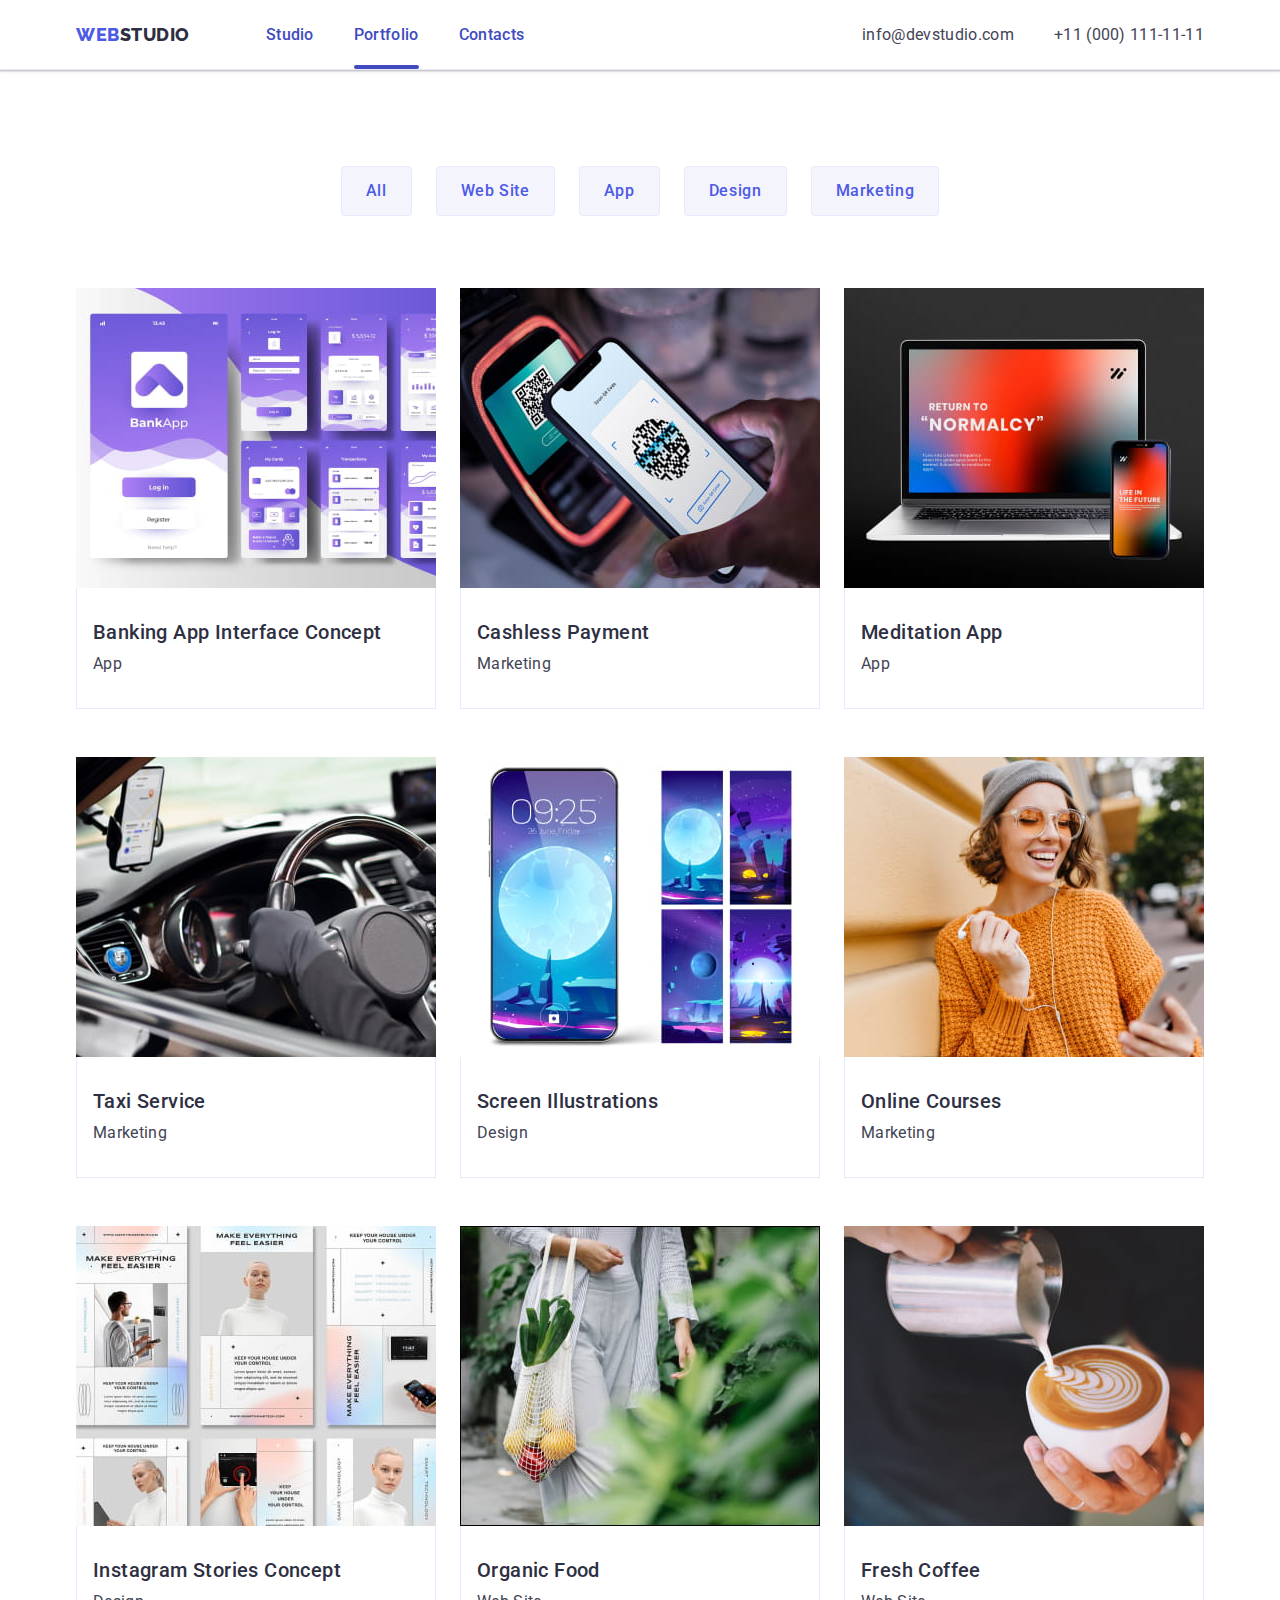
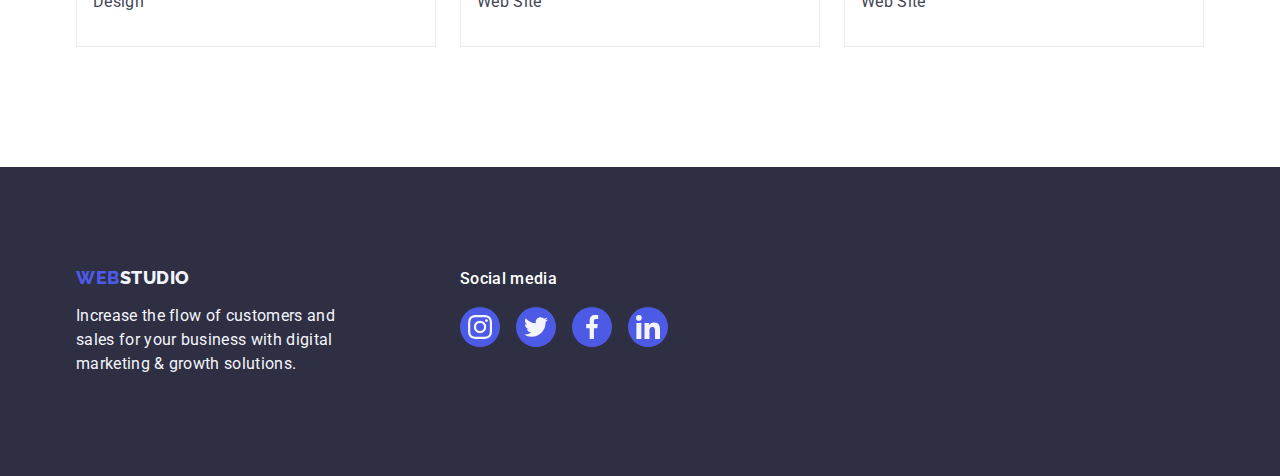
==== commit 9f7844ed: "hw4(18)" ====
--- a/portfolio.html
+++ b/portfolio.html
@@ -87,10 +87,12 @@
     <ul class="img-list list">
         <li class="img-item">
             <a class="img-link link" href="">
-                <div class="img-overlay">14 Stylish and User-Friendly App Design Concepts · Task Manager App · Calorie Tracker App · Exotic Fruit Ecommerce App ·
-                Cloud Storage App</div>
+                <div class="img-wrapper">
                 <img class="img-navigation img" src="./images/hw2/img-1.jpg" alt="banking application" width="360" height="300" />
-                
+                 <p class="overlay-text">
+                        14 Stylish and User-Friendly App Design Concepts · Task Manager App · Calorie Tracker App · Exotic Fruit Ecommerce App 
+                        · Cloud Storage App Banking App Interface Concept App</p>
+                </div>
                 <div class="img-text">
                 <h2 class="img-title">Banking App Interface Concept</h2>
                 <p class="img-description">App</p>
@@ -101,8 +103,13 @@
         </li>
         <li class="img-item">
             <a class="img-link link" href="">
+                <div class="img-wrapper">
                 <img class="img-navigation img" src="./images/hw2/img-2.jpg" alt="contactless payment by phone" width="360" height="300" />
-                <div class="img-overlay"></div>
+                <p class="overlay-text">
+                    14 Stylish and User-Friendly App Design Concepts · Task Manager App · Calorie Tracker App · Exotic Fruit Ecommerce
+                    App
+                    · Cloud Storage App Banking App Interface Concept App</p>
+                    </div>
                 <div class="img-text">
                 <h2 class="img-title">Cashless Payment</h2>
                 <p class="img-description">Marketing</p>
@@ -112,8 +119,13 @@
         </li>
         <li class="img-item">
             <a class="img-link link" href="">
+                <div class="img-wrapper">
                 <img class="img-navigation img" src="./images/hw2/img-3.jpg" alt="photo of laptop and smartphone" width="360" height="300" />
-                <div class="img-overlay"></div>
+                <p class="overlay-text">
+                    14 Stylish and User-Friendly App Design Concepts · Task Manager App · Calorie Tracker App · Exotic Fruit Ecommerce
+                    App
+                    · Cloud Storage App Banking App Interface Concept App</p>
+                    </div>
                 <div class="img-text">
                 <h2 class="img-title">Meditation App</h2>
                 <p class="img-description">App</p>
@@ -123,8 +135,13 @@
         </li>
         <li class="img-item">
             <a class="img-link link" href="">
+                <div class="img-wrapper">
                 <img class="img-navigation img" src="./images/hw2/img-4.jpg" alt="taxi driver in the car" width="360" height="300" />
-                <div class="img-overlay"></div>
+                <p class="overlay-text">
+                    14 Stylish and User-Friendly App Design Concepts · Task Manager App · Calorie Tracker App · Exotic Fruit Ecommerce
+                    App
+                    · Cloud Storage App Banking App Interface Concept App</p>
+                    </div>
                 <div class="img-text">
                 <h2 class="img-title">Taxi Service</h2>
                 <p class="img-description">Marketing</p>
@@ -134,8 +151,13 @@
         </li>
         <li class="img-item">
             <a class="img-link link" href="">
+                <div class="img-wrapper">
                 <img class="img-navigation img" src="./images/hw2/img-5.jpg" alt="designed smartphone display" width="360" height="300" />
-                <div class="img-overlay"></div>
+                <p class="overlay-text">
+                    14 Stylish and User-Friendly App Design Concepts · Task Manager App · Calorie Tracker App · Exotic Fruit Ecommerce
+                    App
+                    · Cloud Storage App Banking App Interface Concept App</p>
+                    </div>
                 <div class="img-text">
                 <h2 class="img-title">Screen Illustrations</h2>
                 <p class="img-description">Design</p>
@@ -145,8 +167,13 @@
         </li>
         <li class="img-item">
             <a class="img-link link" href="">
+                <div class="img-wrapper">
                 <img class="img-navigation img" src="./images/hw2/img-6.jpg" alt="the girl uses headphones" width="360" height="300" />
-                <div class="img-overlay"></div>
+                <p class="overlay-text">
+                    14 Stylish and User-Friendly App Design Concepts · Task Manager App · Calorie Tracker App · Exotic Fruit Ecommerce
+                    App
+                    · Cloud Storage App Banking App Interface Concept App</p>
+                    </div>
                 <div class="img-text">
                 <h2 class="img-title">Online Courses</h2>
                 <p class="img-description">Marketing</p>
@@ -156,8 +183,13 @@
         </li>
         <li class="img-item">
             <a class="img-link link" href="">
+                <div class="img-wrapper">
                 <img class="img-navigation img" src="./images/hw2/img-7.jpg" alt="presentation" width="360" height="300" />
-                <div class="img-overlay"></div>
+                <p class="overlay-text">
+                    14 Stylish and User-Friendly App Design Concepts · Task Manager App · Calorie Tracker App · Exotic Fruit Ecommerce
+                    App
+                    · Cloud Storage App Banking App Interface Concept App</p>
+                    </div>
                 <div class="img-text">
                 <h2 class="img-title">Instagram Stories Concept</h2>
                 <p class="img-description">Design</p>
@@ -167,8 +199,13 @@
         </li>
         <li class="img-item">
             <a class="img-link link" href="">
+                <div class="img-wrapper">
                 <img class="img-navigation img" src="./images/hw2/img-8.jpg" alt="a woman carries vegetables in a bag" width="360" height="300" />
-                <div class="img-overlay"></div>
+                <p class="overlay-text">
+                    14 Stylish and User-Friendly App Design Concepts · Task Manager App · Calorie Tracker App · Exotic Fruit Ecommerce
+                    App
+                    · Cloud Storage App Banking App Interface Concept App</p>
+                    </div>
                 <div class="img-text">
                 <h2 class="img-title">Organic Food</h2>
                 <p class="img-description">Web Site</p>
@@ -178,8 +215,13 @@
         </li>
         <li class="img-item">
             <a class="img-link link" href="">
+                <div class="img-wrapper">
                 <img class="img-navigation img" src="./images/hw2/img-9.jpg" alt="barista pours milk into a cup of coffee" width="360" height="300" />
-                <div class="img-overlay"></div>
+                <p class="overlay-text">
+                    14 Stylish and User-Friendly App Design Concepts · Task Manager App · Calorie Tracker App · Exotic Fruit Ecommerce
+                    App
+                    · Cloud Storage App Banking App Interface Concept App</p>
+                    </div>
                 <div class="img-text">
                 <h2 class="img-title">Fresh Coffee</h2>
                 <p class="img-description">Web Site</p>
@@ -210,7 +252,7 @@
                 <p class="footer-text-link">Social media</p>
                 <ul class="footer-list list">
                     <li class="footer-item">
-                        <a class="footer-link-svg" href="" rell="noopener noreferrer" target="_blank"
+                        <a class="footer-link-svg" href="" target="_blank"
                             aria-label="logo-instagram">
                             <svg class="footer-icon" width="24" height="24">
                                 <use href="./images/icons.svg#icon-instagram"></use>
@@ -218,7 +260,7 @@
                         </a>
                     </li>
                     <li class="footer-item">
-                        <a class="footer-link-svg" href="" rell="noopener noreferrer" target="_blank"
+                        <a class="footer-link-svg" href="" target="_blank"
                             aria-label="logo-twitter">
                             <svg class="footer-icon" width="24" height="24">
                                 <use href="./images/icons.svg#icon-twitter"></use>
@@ -226,7 +268,7 @@
                         </a>
                     </li>
                     <li class="footer-item">
-                        <a class="footer-link-svg" href="" rell="noopener noreferrer" target="_blank"
+                        <a class="footer-link-svg" href="" target="_blank"
                             aria-label="logo-facebook">
                             <svg class="footer-icon" width="24" height="24">
                                 <use href="./images/icons.svg#icon-facebook"></use>
@@ -234,7 +276,7 @@
                         </a>
                     </li>
                     <li class="footer-item">
-                        <a class="footer-link-svg" href="" rell="noopener noreferrer" target="_blank"
+                        <a class="footer-link-svg" href="" target="_blank"
                             aria-label="logo-linkedin">
                             <svg class="footer-icon" width="24" height="24">
                                 <use href="./images/icons.svg#icon-linkedin"></use>
--- a/css/styles.css
+++ b/css/styles.css
@@ -9,6 +9,8 @@
    --main-background-img: rgba(46, 47, 66, 0.70);
    --main-border-customs: #8E8F99;
    --main-green: #31D0AA;
+   --main-modal-bgc: #FCFCFC;
+   
 }
 
 
@@ -73,7 +75,10 @@
 
 .header {
     border-bottom: 1px solid var(--cornflower, #E7E9FC);
-    
+    box-shadow: 
+        0px 2px 1px rgba(46, 47, 66, 0.08),
+        0px 1px 1px rgba(46, 47, 66, 0.16),
+        0px 1px 6px rgba(46, 47, 66, 0.08);
 }
 
 .header-container {
@@ -126,11 +131,11 @@
     font-size: 16px;
     line-height: 1.5;
     letter-spacing: 0.02em;
-    color: var(--main-dark-cl);
+    color: var(--main-interaction-cl);
     padding: 24px 0;
-    transition-duration: 250ms;
-    transition-timing-function: cubic-bezier(0.4, 0, 0.2, 1);
+    transition: color 250ms cubic-bezier(0.4, 0, 0.2, 1);
     position: relative;
+
 }
 
 .header-link.active::after {
@@ -174,8 +179,7 @@
     letter-spacing: 0.02em;
     text-decoration: none;
     color: var(--main-text-cl);
-    transition-duration: 250ms;
-    transition-timing-function: cubic-bezier(0.4, 0, 0.2, 1);
+    transition: color 250ms cubic-bezier(0.4, 0, 0.2, 1);
 }
 
 .header-address-link:hover {
@@ -210,16 +214,13 @@
     background-color: var(--main-dark-cl);
     padding-top: 188px;
     padding-bottom: 188px;
-    background-image: 
-    linear-gradient
-    (rgba(46, 47, 66, 0.70), 
-    rgba(46, 47, 66, 0.70)),
-     url(../images/hw4/people-office\ 1.jpg);
+    background-image: linear-gradient(rgba(46, 47, 66, 0.70), rgba(46, 47, 66, 0.70)),
+    url(../images/hw4/office.jpg);
     background-repeat: no-repeat;
     background-position: center;
     background-size: cover;
     max-width: 1440px; 
-    margin: 0 auto;
+    margin: 0 auto; 
 }
 
 
@@ -250,8 +251,7 @@
     border: none;
     border-radius: 4px;
     min-width: 169px;
-    transition-duration: 250ms;
-    transition-timing-function: cubic-bezier(0.4, 0, 0.2, 1);
+    transition: background-color 250ms cubic-bezier(0.4, 0, 0.2, 1);
 }
 
 .herro-button:hover {
@@ -434,7 +434,7 @@
 .team-img {}
 
 .team-text {
-    padding: 32px 16px 0 16px;
+    padding: 32px 0;
     text-align: center;
 }
 
@@ -461,9 +461,13 @@
     display: flex;
     justify-content: center;
     gap: 24px;
-}
-
-.team-svg-item {}
+    
+    
+}
+
+.team-svg-item {
+    
+}
 
 
 .team-link {
@@ -474,17 +478,18 @@
     align-items: center;
     background-color: var(--main-brand-cl);
     border-radius: 50%;
-    margin-bottom: 32px;
-    transition-duration: 250ms;
-    transition-timing-function: cubic-bezier(0.4, 0, 0.2, 1);
-}
-
-.team-link:hover {
+    transition: background-color 250ms cubic-bezier(0.4, 0, 0.2, 1);
+}
+
+.team-link:hover,
+.team-link:focus {
     background-color: var(--main-interaction-cl);
     
 }
 
-.team-svg {}
+.team-svg {
+    fill: var(--main-light-cl);
+}
 
 
 
@@ -511,6 +516,7 @@
     text-transform: capitalize;
     text-align: center;
     margin-bottom: 72px;
+    color: var(--main-dark-cl);
 }
 
 .customers-list {
@@ -530,22 +536,27 @@
     align-items: center;
     border: 1px solid var(--main-border-customs);
     border-radius: 4px;
+    transition: 
+        border-color 250ms cubic-bezier(0.4, 0, 0.2, 1),
+        color 250ms cubic-bezier(0.4, 0, 0.2, 1);
+    color: var(--main-border-customs);
+
+}
+
+.customer-icon {
+    fill: currentColor;
     transition-duration: 250ms;
     transition-timing-function: cubic-bezier(0.4, 0, 0.2, 1);
 }
 
-.customer-icon {
-    fill: var(--main-border-customs);
-    transition-duration: 250ms;
-    transition-timing-function: cubic-bezier(0.4, 0, 0.2, 1);
-}
-
-.customers-link:hover {
+.customers-link:hover,
+.customers-link:focus {
+    color: var(--main-interaction-cl);
     border-color: var(--main-interaction-cl);
     
 }
 .customers-link:hover .customer-icon {
-    fill:var(--main-interaction-cl);
+    fill: currentColor;
     
 }
 
@@ -569,6 +580,7 @@
 
 .footer-flex {
     display: flex;
+    align-items: baseline;
 }
 
 
@@ -611,7 +623,7 @@
 .footer-text-link {
     font-size: 16px;
     font-weight: 500;
-    line-height: 1,5;
+    line-height: 1.5;
     letter-spacing: 0.32px;
     color: var(--main-white-cl); 
     margin-bottom: 16px;
@@ -633,16 +645,18 @@
     height: 40px;
     background-color: var(--main-brand-cl);
     border-radius: 50%;
-    transition-duration: 250ms;
-    transition-timing-function: cubic-bezier(0.4, 0, 0.2, 1);
-}
-
-.footer-link-svg:hover {
+    transition: background-color 250ms cubic-bezier(0.4, 0, 0.2, 1);
+}
+
+.footer-link-svg:hover,
+.footer-link-svg:focus {
     background-color: var(--main-green);
     
 }
 
-.footer-icon {}
+.footer-icon {
+    fill: var(--main-light-cl);
+}
 
 
 
@@ -767,54 +781,147 @@
     display: block;
 }
 
-.img-link {}
-
-.img-navigation {}
-
-.img-overlay {
+.img-link {
+    position: relative;
+    overflow: hidden;
+}
+
+
+.img-navigation {
+}
+
+
+.img-title {
+    font-weight: 500;
+    font-size: 20px;
+    line-height: 1.2;
+    letter-spacing: 0.02em;
+    color: var(--main-dark-cl);
+    margin-bottom: 8px;
+}
+
+.img-description {
+    font-size: 16px;
+    line-height: 1.5;
+    letter-spacing: 0.02em;
+    color: var(--main-text-cl);
+}
+
+.img-wrapper {
+    position: relative;
+    overflow: hidden;
+}
+
+
+.overlay-text {
+    display: flex;
+    width: 100%;
+    height: 100%;
+    flex-direction: column;
+    flex-shrink: 0;
+    color: var(--main-light-cl);
+    font-size: 16px;
+    line-height: 1.5;
+    letter-spacing: 0.32px;
+    background-color: var(--main-brand-cl);
+    align-items: center;
+    text-align: center;
+    padding: 40px 32px;
     position: absolute;
+    top: 0;
+    left: 0;
+    transform: translateY(100%);
+    transition: transform 250ms cubic-bezier(0.4, 0, 0.2, 1);
+}
+
+
+.img-link:hover .overlay-text,
+.img-link:focus .overlay-text {
+    transform: translateY(0);
+}
+
+
+
+
+
+/**
+  |============================
+  | Modal styles
+  |============================
+*/
+
+.backdrop {
+    position: fixed;
     top: 0;
     left: 0;
     width: 100%;
     height: 100%;
-    transform: translateY(100%);
-
-    display: flex;
-    
-    flex-direction: column;
-  
-    font-size: 16px;
-    font-family: Roboto;
-    line-height: 24px;
-    letter-spacing: 0.32px;
-    padding-top: 40px;
-    padding-left: 32px;
-    padding-bottom: 0;
-    padding-right: 32px;
-    color: var(--main-light-cl);
-    background-color: var(--main-brand-cl);
-    
-
-}
-
-.img-item:hover .img-overlay {
-    transform: translateY(0);
+    background-color: rgba(46, 47, 66, 0.40);
+    transition: 
+        opacity 250ms cubic-bezier(0.4, 0, 0.2, 1),
+        visibility 250ms cubic-bezier(0.4, 0, 0.2, 1);
+    
+}
+
+.backdrop.is-hidden {
+    opacity: 0;
+    visibility: hidden;
+    pointer-events: none; 
+}
+
+.modal {
+    position: absolute;
+    top: 50%;
+    left: 50%;
+    transform: translate(-50%, -50%) scale(1);
+    width: 408px;
+    min-height: 584px;
+    border-radius: 4px;
+    background-color: var(--main-modal-bgc);
+    box-shadow: 
+        0px 2px 1px 0px rgba(0, 0, 0, 0.20),
+        0px 1px 3px 0px rgba(0, 0, 0, 0.12),
+        0px 1px 1px 0px rgba(0, 0, 0, 0.14);
+    transition: transform 250ms cubic-bezier(0.4, 0, 0.2, 1);
+}
+
+.backdrop.is-hidden .modal {
+    opacity: 0;
+    transform: translateX(-50%) translateY(-70%);
+}
+
+.modal-button {
+    position: absolute;
+    top: 24px;
+    right: 24px;
+    width: 24px;
+    height: 24px;
+    background-color: var(--main-cornflower);
+    border-radius: 50%;
+    border: 1px solid rgba(0, 0, 0, 0.10);
+    cursor: pointer;
+    display: flex;
+    justify-content: center;
+    align-items: center;
     transition-duration: 250ms;
-    transition-timing-function: cubic-bezier(0.4, 0, 0.2, 1);
-}
-
-.img-title {
-    font-weight: 500;
-    font-size: 20px;
-    line-height: 1.2;
-    letter-spacing: 0.02em;
-    color: var(--main-dark-cl);
-    margin-bottom: 8px;
-}
-
-.img-description {
-    font-size: 16px;
-    line-height: 1.5;
-    letter-spacing: 0.02em;
-    color: var(--main-text-cl);
+    transition: 
+        background-color 250ms cubic-bezier(0.4, 0, 0.2, 1),
+        border 250ms cubic-bezier(0.4, 0, 0.2, 1);
+    padding: 0;
+}
+
+.modal-button:hover,
+.modal-button:focus {
+    border: none;
+    background-color: var(--main-interaction-cl);
+}
+
+.modal-icon {
+    stroke: var(--main-dark-cl);
+    transition: fill 250ms cubic-bezier(0.4, 0, 0.2, 1);
+}
+
+.modal-button:hover .modal-icon,
+.modal-button:focus .modal-icon {
+   fill: var(--main-white-cl);
 }